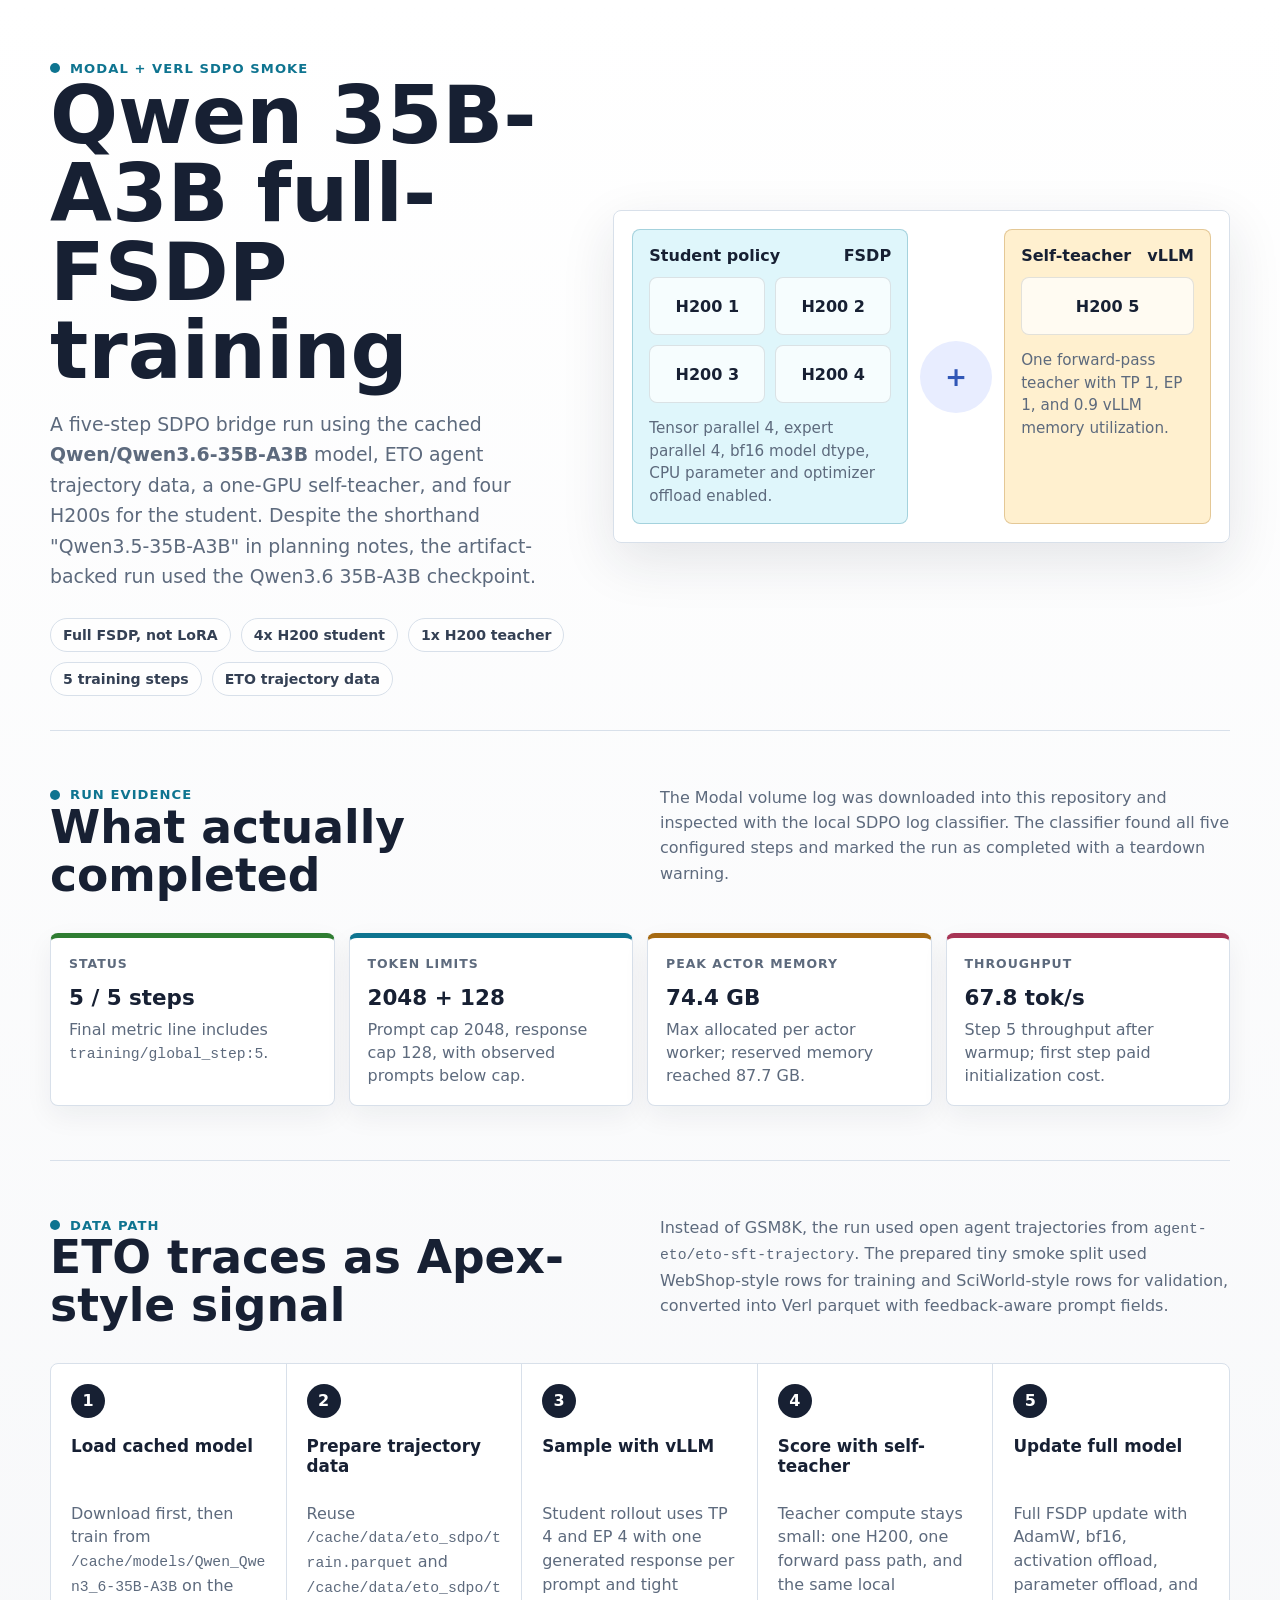
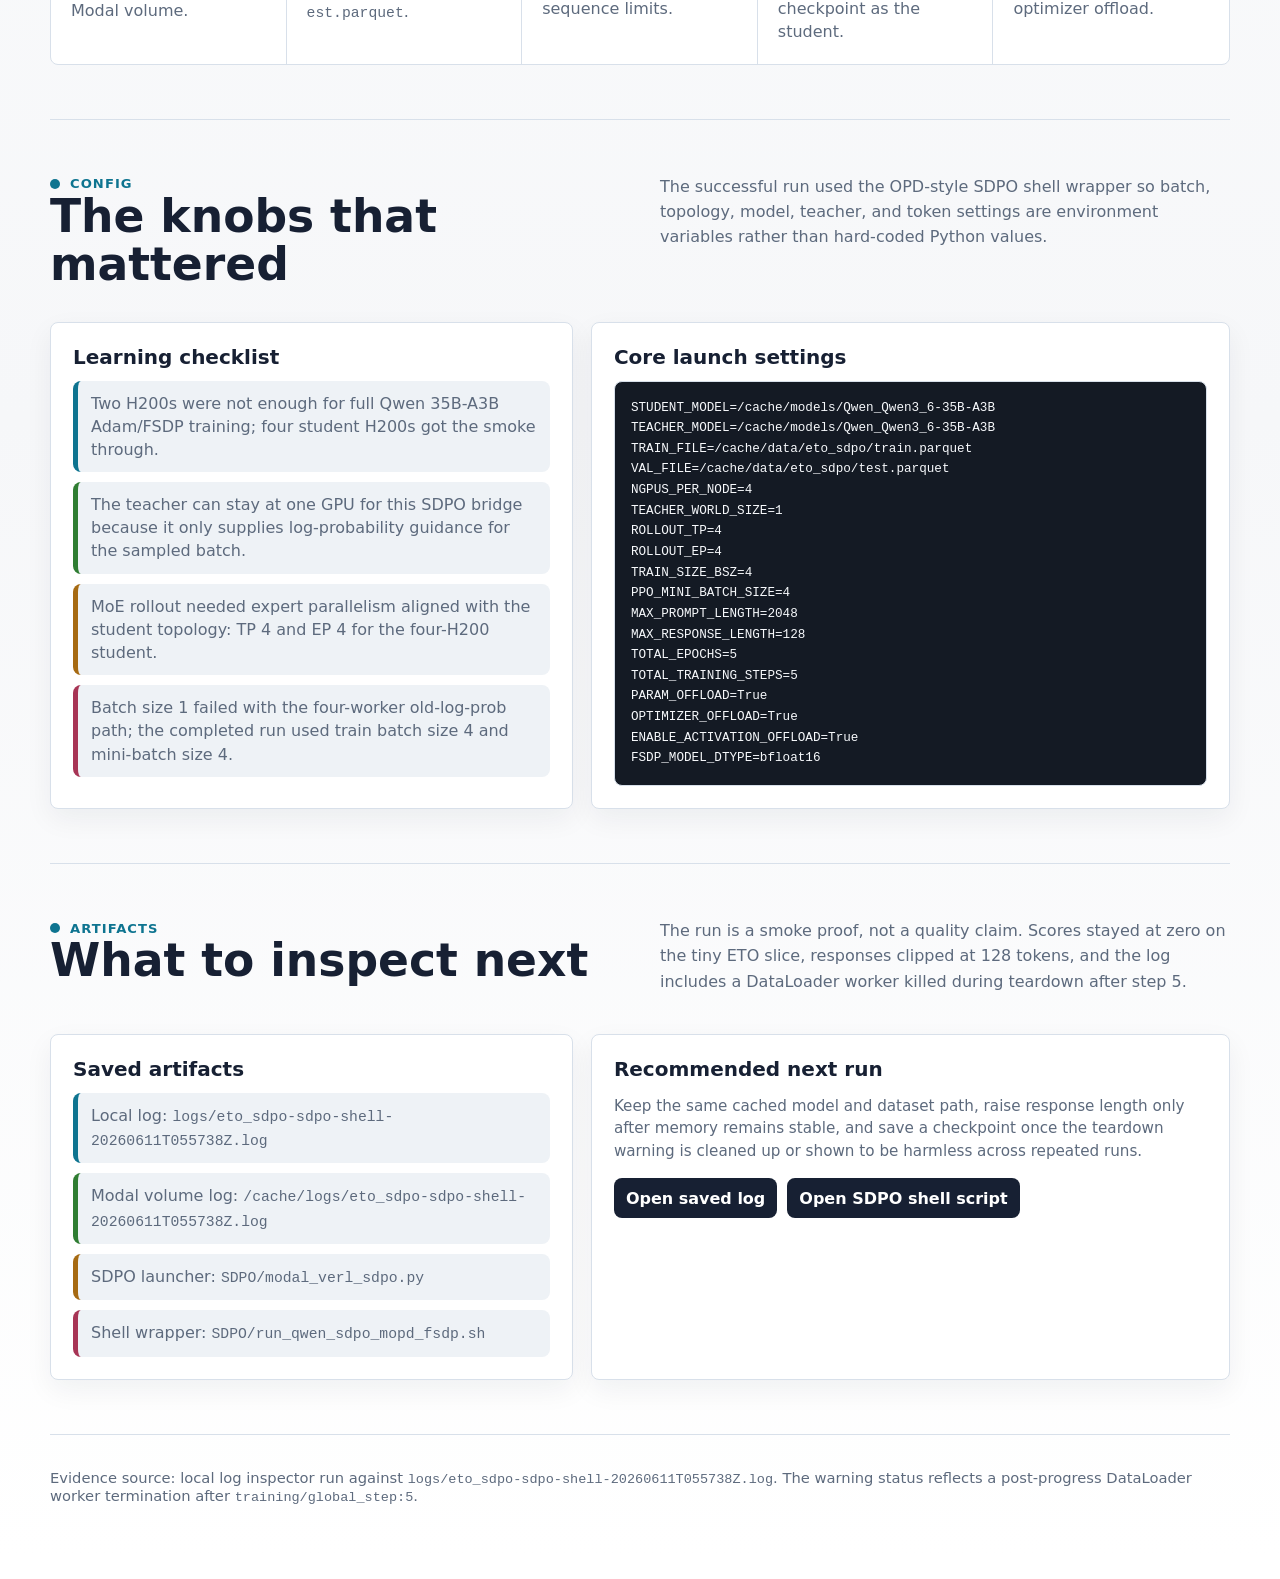
==== docs/qwen-35b-a3b-sdpo.html @ 191e0e72 "qwen3p6 sdpo" ====
<!doctype html>
<html lang="en">
  <head>
    <meta charset="utf-8" />
    <meta name="viewport" content="width=device-width, initial-scale=1" />
    <title>Qwen 35B-A3B SDPO Modal Smoke</title>
    <meta
      name="description"
      content="Infographic for the Qwen 35B-A3B SDPO smoke run on Modal with Verl, H200 GPUs, ETO trajectory data, and full FSDP training."
    />
    <style>
      :root {
        color-scheme: light;
        --ink: #172033;
        --muted: #5d6a7d;
        --line: #d8e0ea;
        --paper: #f6f7f9;
        --panel: #ffffff;
        --cyan: #0e7490;
        --cyan-soft: #dff6fb;
        --green: #2f7d32;
        --green-soft: #e5f3df;
        --wine: #a73455;
        --wine-soft: #fbe6ed;
        --gold: #a66a12;
        --gold-soft: #fff0cf;
        --blue: #3157b7;
        --blue-soft: #e8edff;
        --slate-soft: #eef2f6;
        --shadow: 0 18px 54px rgba(23, 32, 51, 0.11);
        font-family:
          Inter, ui-sans-serif, system-ui, -apple-system, BlinkMacSystemFont,
          "Segoe UI", sans-serif;
      }

      * {
        box-sizing: border-box;
      }

      body {
        margin: 0;
        color: var(--ink);
        background:
          linear-gradient(180deg, #ffffff 0%, var(--paper) 64%, #ffffff 100%);
      }

      code {
        font-family:
          "SFMono-Regular", Consolas, "Liberation Mono", Menlo, monospace;
        font-size: 0.92em;
        overflow-wrap: anywhere;
      }

      main {
        width: min(1180px, calc(100% - 32px));
        margin: 0 auto;
      }

      .hero {
        min-height: 72vh;
        display: grid;
        align-items: center;
        padding: 58px 0 34px;
        border-bottom: 1px solid var(--line);
      }

      .hero-grid {
        display: grid;
        grid-template-columns: minmax(0, 0.92fr) minmax(380px, 1.08fr);
        gap: 38px;
        align-items: center;
      }

      .eyebrow {
        display: inline-flex;
        align-items: center;
        gap: 10px;
        color: var(--cyan);
        font-size: 0.82rem;
        font-weight: 850;
        letter-spacing: 0.08em;
        text-transform: uppercase;
      }

      .eyebrow::before {
        content: "";
        width: 10px;
        height: 10px;
        border-radius: 999px;
        background: var(--cyan);
      }

      h1,
      h2,
      h3,
      p {
        margin-top: 0;
      }

      h1 {
        max-width: 780px;
        margin-bottom: 18px;
        font-size: 5rem;
        line-height: 0.98;
        letter-spacing: 0;
      }

      .lede {
        max-width: 700px;
        margin-bottom: 26px;
        color: var(--muted);
        font-size: 1.18rem;
        line-height: 1.62;
      }

      .tag-row {
        display: flex;
        flex-wrap: wrap;
        gap: 10px;
      }

      .tag {
        border: 1px solid var(--line);
        border-radius: 999px;
        background: rgba(255, 255, 255, 0.78);
        padding: 8px 12px;
        color: #344054;
        font-size: 0.88rem;
        font-weight: 760;
      }

      .run-card {
        border: 1px solid var(--line);
        border-radius: 8px;
        background: rgba(255, 255, 255, 0.9);
        box-shadow: var(--shadow);
        padding: 18px;
      }

      .gpu-map {
        display: grid;
        grid-template-columns: 1fr 72px 0.75fr;
        gap: 12px;
        align-items: stretch;
      }

      .gpu-block {
        min-height: 232px;
        border: 1px solid var(--line);
        border-radius: 8px;
        padding: 16px;
        background: var(--panel);
      }

      .gpu-block.student {
        background: var(--cyan-soft);
        border-color: rgba(14, 116, 144, 0.28);
      }

      .gpu-block.teacher {
        background: var(--gold-soft);
        border-color: rgba(166, 106, 18, 0.3);
      }

      .gpu-label {
        display: flex;
        justify-content: space-between;
        gap: 12px;
        margin-bottom: 12px;
        font-weight: 850;
      }

      .gpu-chip-grid {
        display: grid;
        grid-template-columns: repeat(2, minmax(0, 1fr));
        gap: 10px;
      }

      .chip {
        display: grid;
        place-items: center;
        min-height: 58px;
        border: 1px solid rgba(23, 32, 51, 0.12);
        border-radius: 8px;
        background: rgba(255, 255, 255, 0.72);
        font-weight: 850;
      }

      .teacher .gpu-chip-grid {
        grid-template-columns: 1fr;
      }

      .arrow {
        display: grid;
        place-items: center;
        align-self: center;
        width: 72px;
        min-height: 72px;
        border-radius: 999px;
        background: var(--blue-soft);
        color: var(--blue);
        font-size: 1.65rem;
        font-weight: 900;
      }

      .note {
        margin: 14px 0 0;
        color: var(--muted);
        font-size: 0.95rem;
        line-height: 1.48;
      }

      section {
        padding: 54px 0;
        border-bottom: 1px solid var(--line);
      }

      .section-head {
        display: flex;
        justify-content: space-between;
        gap: 28px;
        margin-bottom: 24px;
      }

      h2 {
        margin-bottom: 8px;
        font-size: 2.85rem;
        line-height: 1.06;
        letter-spacing: 0;
      }

      .section-head p {
        max-width: 570px;
        color: var(--muted);
        line-height: 1.58;
      }

      .metrics {
        display: grid;
        grid-template-columns: repeat(4, minmax(0, 1fr));
        gap: 14px;
      }

      .metric {
        min-height: 164px;
        border: 1px solid var(--line);
        border-radius: 8px;
        background: var(--panel);
        padding: 18px;
        box-shadow: 0 10px 28px rgba(23, 32, 51, 0.06);
      }

      .metric:nth-child(1) {
        border-top: 5px solid var(--green);
      }

      .metric:nth-child(2) {
        border-top: 5px solid var(--cyan);
      }

      .metric:nth-child(3) {
        border-top: 5px solid var(--gold);
      }

      .metric:nth-child(4) {
        border-top: 5px solid var(--wine);
      }

      .label {
        display: block;
        margin-bottom: 14px;
        color: var(--muted);
        font-size: 0.78rem;
        font-weight: 850;
        letter-spacing: 0.08em;
        text-transform: uppercase;
      }

      .metric strong {
        display: block;
        margin-bottom: 8px;
        font-size: 1.34rem;
      }

      .metric p {
        margin: 0;
        color: var(--muted);
        line-height: 1.45;
      }

      .pipeline {
        display: grid;
        grid-template-columns: repeat(5, minmax(0, 1fr));
        border: 1px solid var(--line);
        border-radius: 8px;
        overflow: hidden;
        background: var(--panel);
      }

      .phase {
        min-height: 240px;
        padding: 20px;
        border-right: 1px solid var(--line);
      }

      .phase:last-child {
        border-right: 0;
      }

      .phase b {
        display: inline-grid;
        place-items: center;
        width: 34px;
        height: 34px;
        margin-bottom: 18px;
        border-radius: 999px;
        color: #ffffff;
        background: var(--ink);
      }

      .phase h3 {
        min-height: 56px;
        margin-bottom: 10px;
        font-size: 1.05rem;
      }

      .phase p {
        margin: 0;
        color: var(--muted);
        line-height: 1.48;
      }

      .split {
        display: grid;
        grid-template-columns: minmax(0, 0.9fr) minmax(0, 1.1fr);
        gap: 18px;
      }

      .panel {
        min-width: 0;
        border: 1px solid var(--line);
        border-radius: 8px;
        background: var(--panel);
        padding: 22px;
        box-shadow: 0 10px 28px rgba(23, 32, 51, 0.06);
      }

      .panel h3 {
        margin-bottom: 12px;
        font-size: 1.25rem;
      }

      .list {
        display: grid;
        gap: 10px;
        margin: 0;
        padding: 0;
        list-style: none;
      }

      .list li {
        min-width: 0;
        border-left: 5px solid var(--cyan);
        border-radius: 8px;
        background: var(--slate-soft);
        padding: 11px 13px;
        color: var(--muted);
        line-height: 1.45;
        overflow-wrap: anywhere;
      }

      .list li:nth-child(2) {
        border-left-color: var(--green);
      }

      .list li:nth-child(3) {
        border-left-color: var(--gold);
      }

      .list li:nth-child(4) {
        border-left-color: var(--wine);
      }

      .code-block {
        overflow-x: auto;
        margin: 0;
        border: 1px solid var(--line);
        border-radius: 8px;
        background: #141a24;
        color: #f7f9fc;
        padding: 16px;
        font-size: 0.86rem;
        line-height: 1.5;
      }

      .link-row {
        display: flex;
        flex-wrap: wrap;
        gap: 10px;
        margin-top: 16px;
      }

      .button {
        display: inline-flex;
        align-items: center;
        min-height: 40px;
        border-radius: 8px;
        padding: 10px 12px;
        color: #ffffff;
        background: var(--ink);
        font-weight: 820;
        text-decoration: none;
      }

      .button:hover,
      .button:focus {
        background: var(--blue);
      }

      footer {
        padding: 34px 0 50px;
        color: var(--muted);
        font-size: 0.92rem;
      }

      @media (max-width: 940px) {
        main {
          width: min(100% - 24px, 720px);
        }

        .hero {
          min-height: auto;
          padding-top: 38px;
        }

        .hero-grid,
        .gpu-map,
        .section-head,
        .split {
          grid-template-columns: minmax(0, 1fr);
        }

        .arrow {
          width: 100%;
          min-height: 50px;
          border-radius: 8px;
        }

        h1 {
          font-size: 3.35rem;
        }

        h2 {
          font-size: 2.2rem;
        }

        .metrics,
        .pipeline {
          grid-template-columns: 1fr;
        }

        .phase {
          min-height: auto;
          border-right: 0;
          border-bottom: 1px solid var(--line);
        }

        .phase:last-child {
          border-bottom: 0;
        }
      }
    </style>
  </head>
  <body>
    <main>
      <header class="hero">
        <div class="hero-grid">
          <div>
            <span class="eyebrow">Modal + Verl SDPO smoke</span>
            <h1>Qwen 35B-A3B full-FSDP training</h1>
            <p class="lede">
              A five-step SDPO bridge run using the cached
              <strong>Qwen/Qwen3.6-35B-A3B</strong> model, ETO agent trajectory
              data, a one-GPU self-teacher, and four H200s for the student.
              Despite the shorthand "Qwen3.5-35B-A3B" in planning notes, the
              artifact-backed run used the Qwen3.6 35B-A3B checkpoint.
            </p>
            <div class="tag-row" aria-label="Run tags">
              <span class="tag">Full FSDP, not LoRA</span>
              <span class="tag">4x H200 student</span>
              <span class="tag">1x H200 teacher</span>
              <span class="tag">5 training steps</span>
              <span class="tag">ETO trajectory data</span>
            </div>
          </div>

          <div class="run-card" aria-label="GPU topology">
            <div class="gpu-map">
              <div class="gpu-block student">
                <div class="gpu-label">
                  <span>Student policy</span>
                  <span>FSDP</span>
                </div>
                <div class="gpu-chip-grid">
                  <div class="chip">H200 1</div>
                  <div class="chip">H200 2</div>
                  <div class="chip">H200 3</div>
                  <div class="chip">H200 4</div>
                </div>
                <p class="note">
                  Tensor parallel 4, expert parallel 4, bf16 model dtype, CPU
                  parameter and optimizer offload enabled.
                </p>
              </div>
              <div class="arrow" aria-hidden="true">+</div>
              <div class="gpu-block teacher">
                <div class="gpu-label">
                  <span>Self-teacher</span>
                  <span>vLLM</span>
                </div>
                <div class="gpu-chip-grid">
                  <div class="chip">H200 5</div>
                </div>
                <p class="note">
                  One forward-pass teacher with TP 1, EP 1, and 0.9 vLLM memory
                  utilization.
                </p>
              </div>
            </div>
          </div>
        </div>
      </header>

      <section>
        <div class="section-head">
          <div>
            <span class="eyebrow">Run evidence</span>
            <h2>What actually completed</h2>
          </div>
          <p>
            The Modal volume log was downloaded into this repository and
            inspected with the local SDPO log classifier. The classifier found
            all five configured steps and marked the run as completed with a
            teardown warning.
          </p>
        </div>

        <div class="metrics">
          <div class="metric">
            <span class="label">Status</span>
            <strong>5 / 5 steps</strong>
            <p>Final metric line includes <code>training/global_step:5</code>.</p>
          </div>
          <div class="metric">
            <span class="label">Token limits</span>
            <strong>2048 + 128</strong>
            <p>Prompt cap 2048, response cap 128, with observed prompts below cap.</p>
          </div>
          <div class="metric">
            <span class="label">Peak actor memory</span>
            <strong>74.4 GB</strong>
            <p>Max allocated per actor worker; reserved memory reached 87.7 GB.</p>
          </div>
          <div class="metric">
            <span class="label">Throughput</span>
            <strong>67.8 tok/s</strong>
            <p>Step 5 throughput after warmup; first step paid initialization cost.</p>
          </div>
        </div>
      </section>

      <section>
        <div class="section-head">
          <div>
            <span class="eyebrow">Data path</span>
            <h2>ETO traces as Apex-style signal</h2>
          </div>
          <p>
            Instead of GSM8K, the run used open agent trajectories from
            <code>agent-eto/eto-sft-trajectory</code>. The prepared tiny smoke
            split used WebShop-style rows for training and SciWorld-style rows
            for validation, converted into Verl parquet with feedback-aware
            prompt fields.
          </p>
        </div>

        <div class="pipeline">
          <div class="phase">
            <b>1</b>
            <h3>Load cached model</h3>
            <p>
              Download first, then train from
              <code>/cache/models/Qwen_Qwen3_6-35B-A3B</code> on the Modal volume.
            </p>
          </div>
          <div class="phase">
            <b>2</b>
            <h3>Prepare trajectory data</h3>
            <p>
              Reuse <code>/cache/data/eto_sdpo/train.parquet</code> and
              <code>/cache/data/eto_sdpo/test.parquet</code>.
            </p>
          </div>
          <div class="phase">
            <b>3</b>
            <h3>Sample with vLLM</h3>
            <p>
              Student rollout uses TP 4 and EP 4 with one generated response per
              prompt and tight sequence limits.
            </p>
          </div>
          <div class="phase">
            <b>4</b>
            <h3>Score with self-teacher</h3>
            <p>
              Teacher compute stays small: one H200, one forward pass path, and
              the same local checkpoint as the student.
            </p>
          </div>
          <div class="phase">
            <b>5</b>
            <h3>Update full model</h3>
            <p>
              Full FSDP update with AdamW, bf16, activation offload, parameter
              offload, and optimizer offload.
            </p>
          </div>
        </div>
      </section>

      <section>
        <div class="section-head">
          <div>
            <span class="eyebrow">Config</span>
            <h2>The knobs that mattered</h2>
          </div>
          <p>
            The successful run used the OPD-style SDPO shell wrapper so batch,
            topology, model, teacher, and token settings are environment
            variables rather than hard-coded Python values.
          </p>
        </div>

        <div class="split">
          <div class="panel">
            <h3>Learning checklist</h3>
            <ul class="list">
              <li>
                Two H200s were not enough for full Qwen 35B-A3B Adam/FSDP
                training; four student H200s got the smoke through.
              </li>
              <li>
                The teacher can stay at one GPU for this SDPO bridge because it
                only supplies log-probability guidance for the sampled batch.
              </li>
              <li>
                MoE rollout needed expert parallelism aligned with the student
                topology: TP 4 and EP 4 for the four-H200 student.
              </li>
              <li>
                Batch size 1 failed with the four-worker old-log-prob path; the
                completed run used train batch size 4 and mini-batch size 4.
              </li>
            </ul>
          </div>

          <div class="panel">
            <h3>Core launch settings</h3>
            <pre class="code-block"><code>STUDENT_MODEL=/cache/models/Qwen_Qwen3_6-35B-A3B
TEACHER_MODEL=/cache/models/Qwen_Qwen3_6-35B-A3B
TRAIN_FILE=/cache/data/eto_sdpo/train.parquet
VAL_FILE=/cache/data/eto_sdpo/test.parquet
NGPUS_PER_NODE=4
TEACHER_WORLD_SIZE=1
ROLLOUT_TP=4
ROLLOUT_EP=4
TRAIN_SIZE_BSZ=4
PPO_MINI_BATCH_SIZE=4
MAX_PROMPT_LENGTH=2048
MAX_RESPONSE_LENGTH=128
TOTAL_EPOCHS=5
TOTAL_TRAINING_STEPS=5
PARAM_OFFLOAD=True
OPTIMIZER_OFFLOAD=True
ENABLE_ACTIVATION_OFFLOAD=True
FSDP_MODEL_DTYPE=bfloat16</code></pre>
          </div>
        </div>
      </section>

      <section>
        <div class="section-head">
          <div>
            <span class="eyebrow">Artifacts</span>
            <h2>What to inspect next</h2>
          </div>
          <p>
            The run is a smoke proof, not a quality claim. Scores stayed at zero
            on the tiny ETO slice, responses clipped at 128 tokens, and the log
            includes a DataLoader worker killed during teardown after step 5.
          </p>
        </div>

        <div class="split">
          <div class="panel">
            <h3>Saved artifacts</h3>
            <ul class="list">
              <li>Local log: <code>logs/eto_sdpo-sdpo-shell-20260611T055738Z.log</code></li>
              <li>Modal volume log: <code>/cache/logs/eto_sdpo-sdpo-shell-20260611T055738Z.log</code></li>
              <li>SDPO launcher: <code>SDPO/modal_verl_sdpo.py</code></li>
              <li>Shell wrapper: <code>SDPO/run_qwen_sdpo_mopd_fsdp.sh</code></li>
            </ul>
          </div>

          <div class="panel">
            <h3>Recommended next run</h3>
            <p class="note">
              Keep the same cached model and dataset path, raise response length
              only after memory remains stable, and save a checkpoint once the
              teardown warning is cleaned up or shown to be harmless across
              repeated runs.
            </p>
            <div class="link-row">
              <a class="button" href="../logs/eto_sdpo-sdpo-shell-20260611T055738Z.log">
                Open saved log
              </a>
              <a class="button" href="../SDPO/run_qwen_sdpo_mopd_fsdp.sh">
                Open SDPO shell script
              </a>
            </div>
          </div>
        </div>
      </section>

      <footer>
        Evidence source: local log inspector run against
        <code>logs/eto_sdpo-sdpo-shell-20260611T055738Z.log</code>. The warning
        status reflects a post-progress DataLoader worker termination after
        <code>training/global_step:5</code>.
      </footer>
    </main>
  </body>
</html>
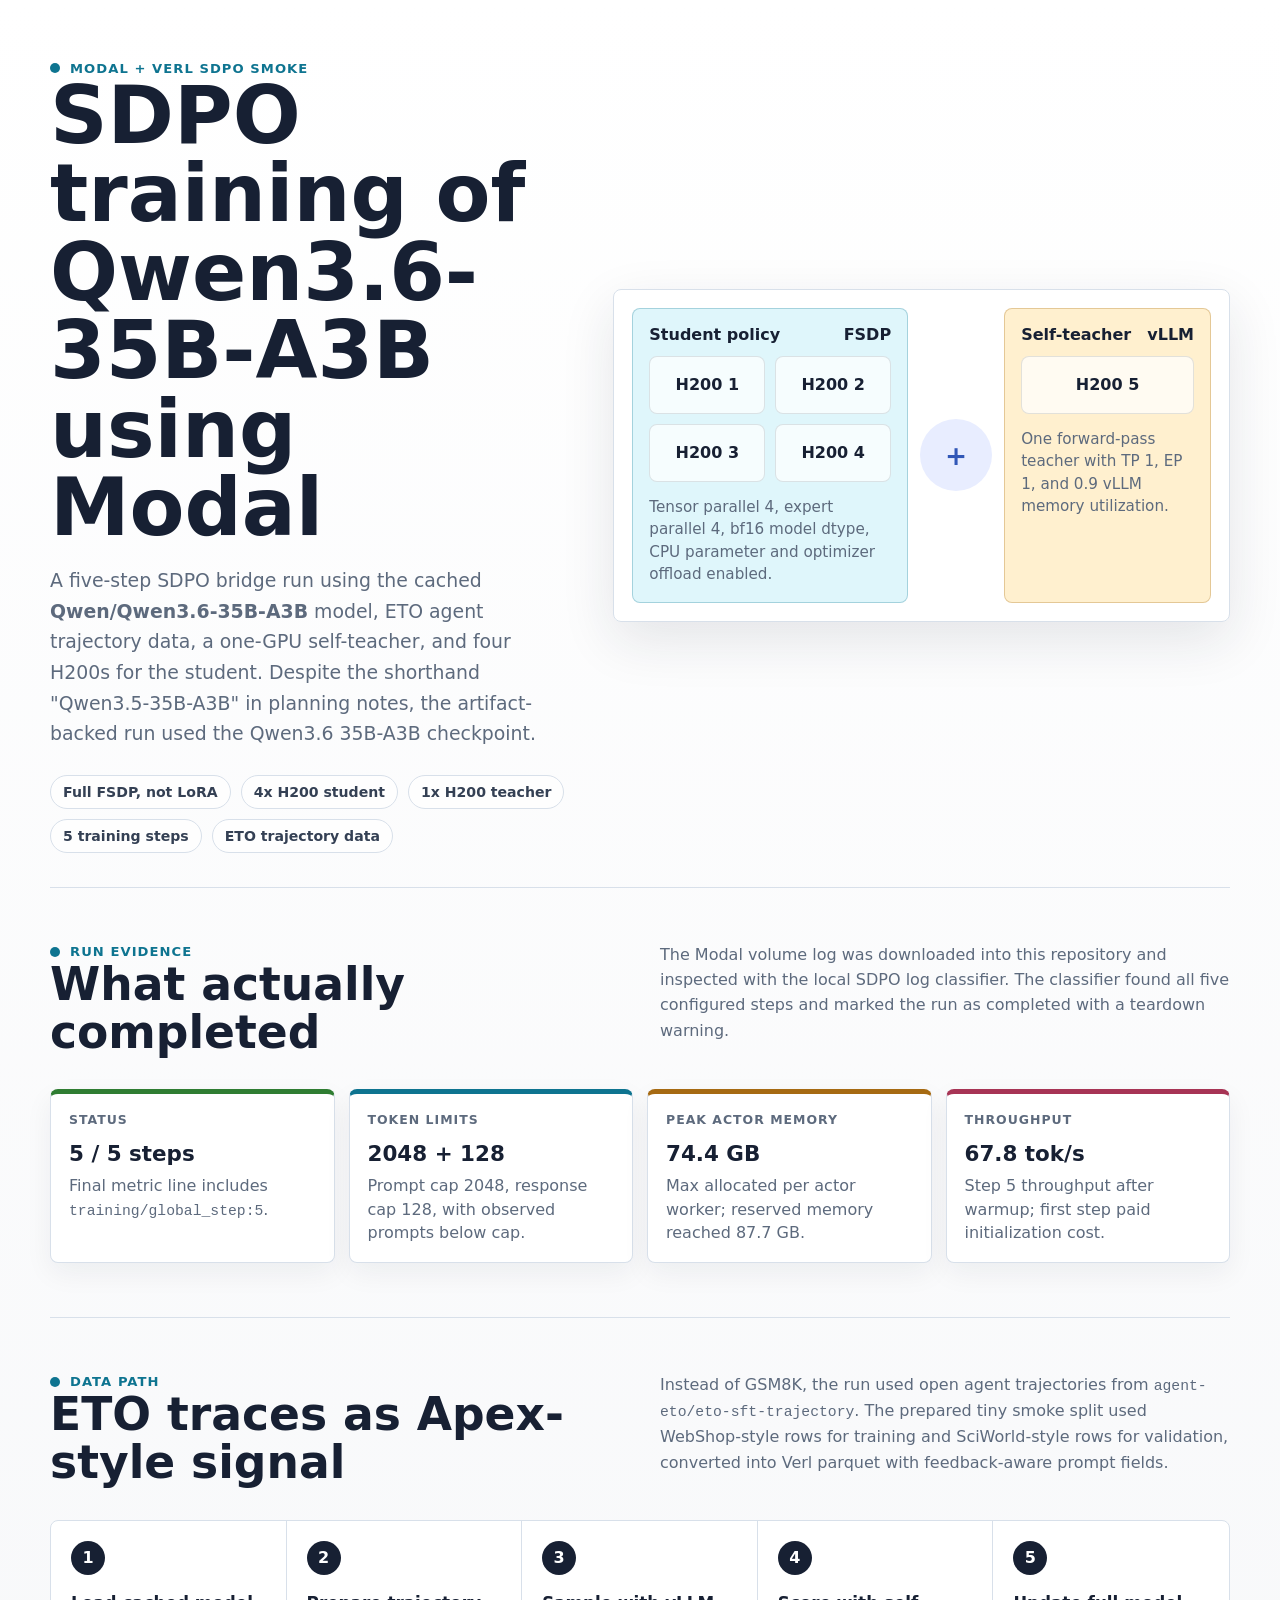
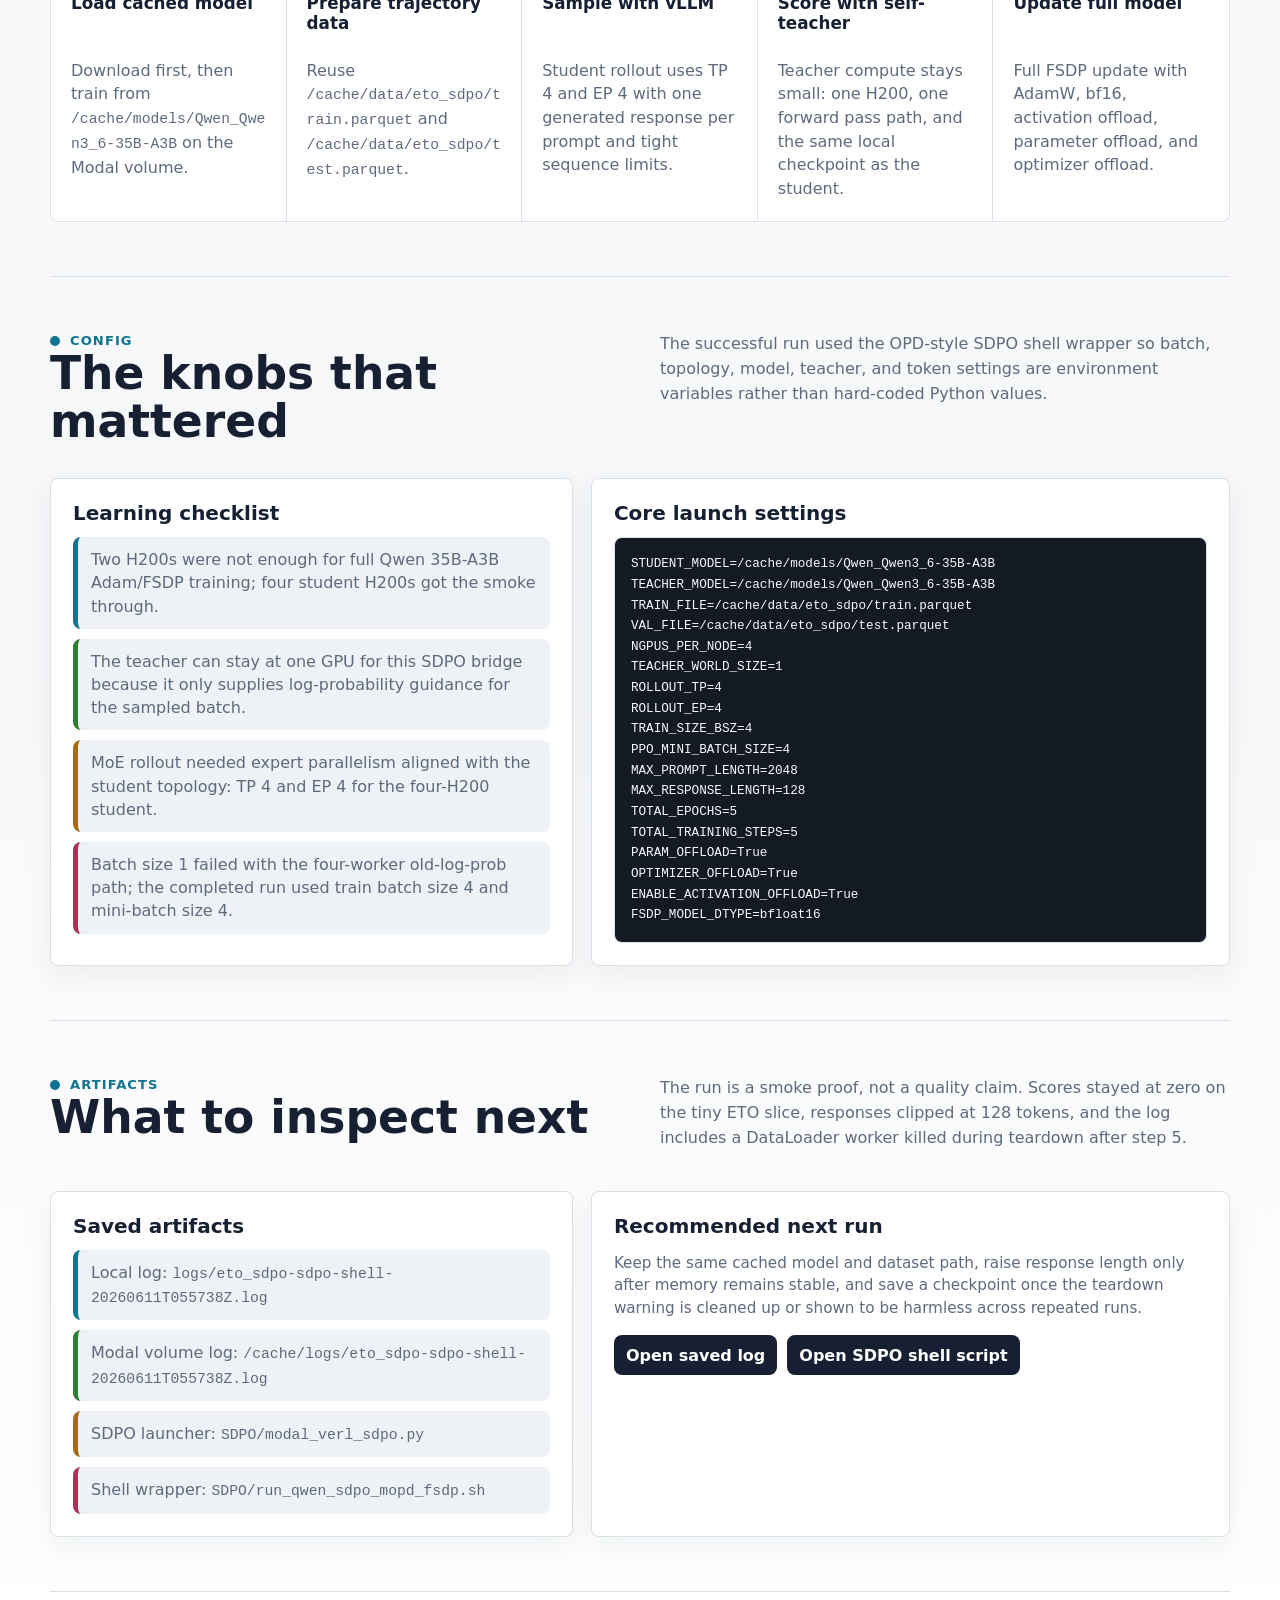
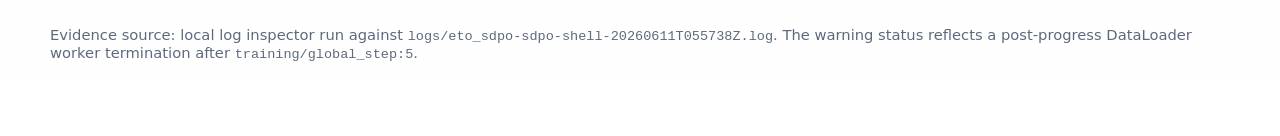
==== commit a9661af6: "qwen3p6 sdpo" ====
--- a/docs/qwen-35b-a3b-sdpo.html
+++ b/docs/qwen-35b-a3b-sdpo.html
@@ -3,7 +3,7 @@
   <head>
     <meta charset="utf-8" />
     <meta name="viewport" content="width=device-width, initial-scale=1" />
-    <title>Qwen 35B-A3B SDPO Modal Smoke</title>
+    <title>SDPO training of Qwen3.6-35B-A3B using Modal</title>
     <meta
       name="description"
       content="Infographic for the Qwen 35B-A3B SDPO smoke run on Modal with Verl, H200 GPUs, ETO trajectory data, and full FSDP training."
@@ -477,7 +477,7 @@
         <div class="hero-grid">
           <div>
             <span class="eyebrow">Modal + Verl SDPO smoke</span>
-            <h1>Qwen 35B-A3B full-FSDP training</h1>
+            <h1>SDPO training of Qwen3.6-35B-A3B using Modal</h1>
             <p class="lede">
               A five-step SDPO bridge run using the cached
               <strong>Qwen/Qwen3.6-35B-A3B</strong> model, ETO agent trajectory
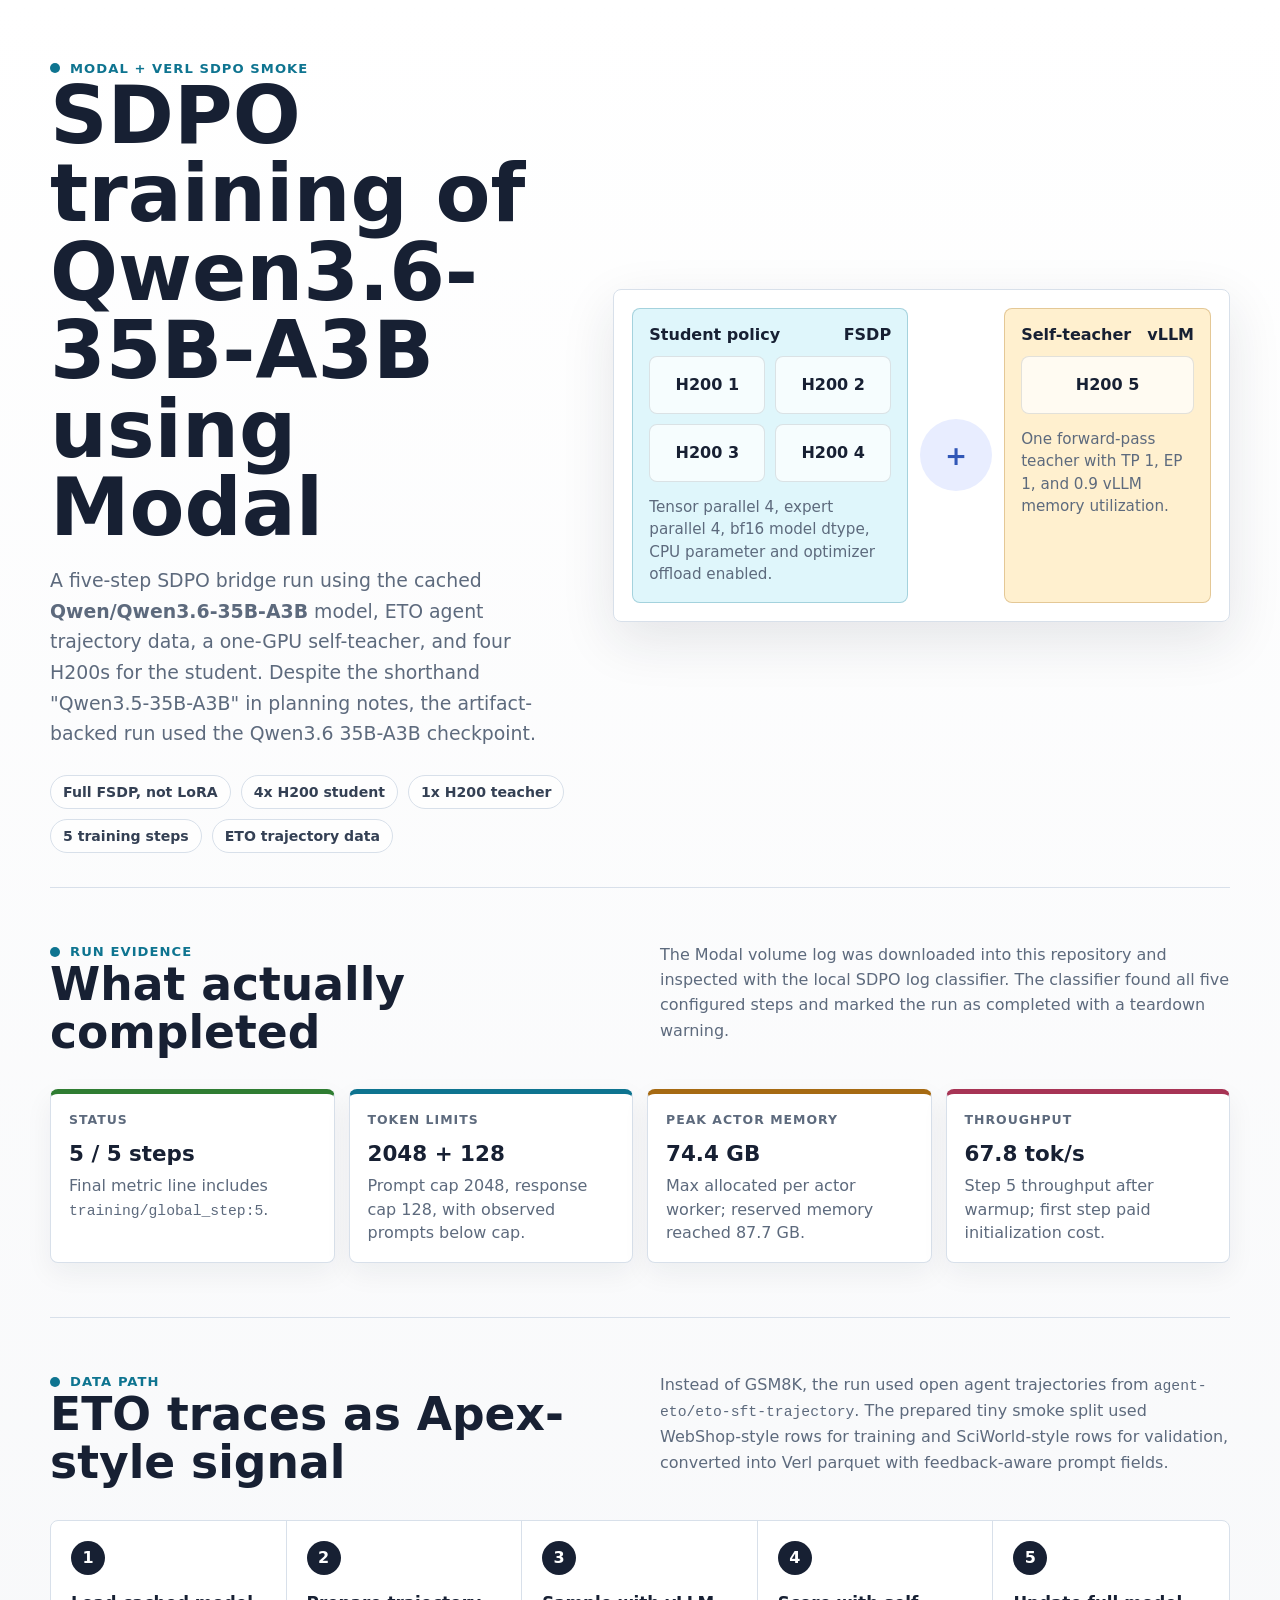
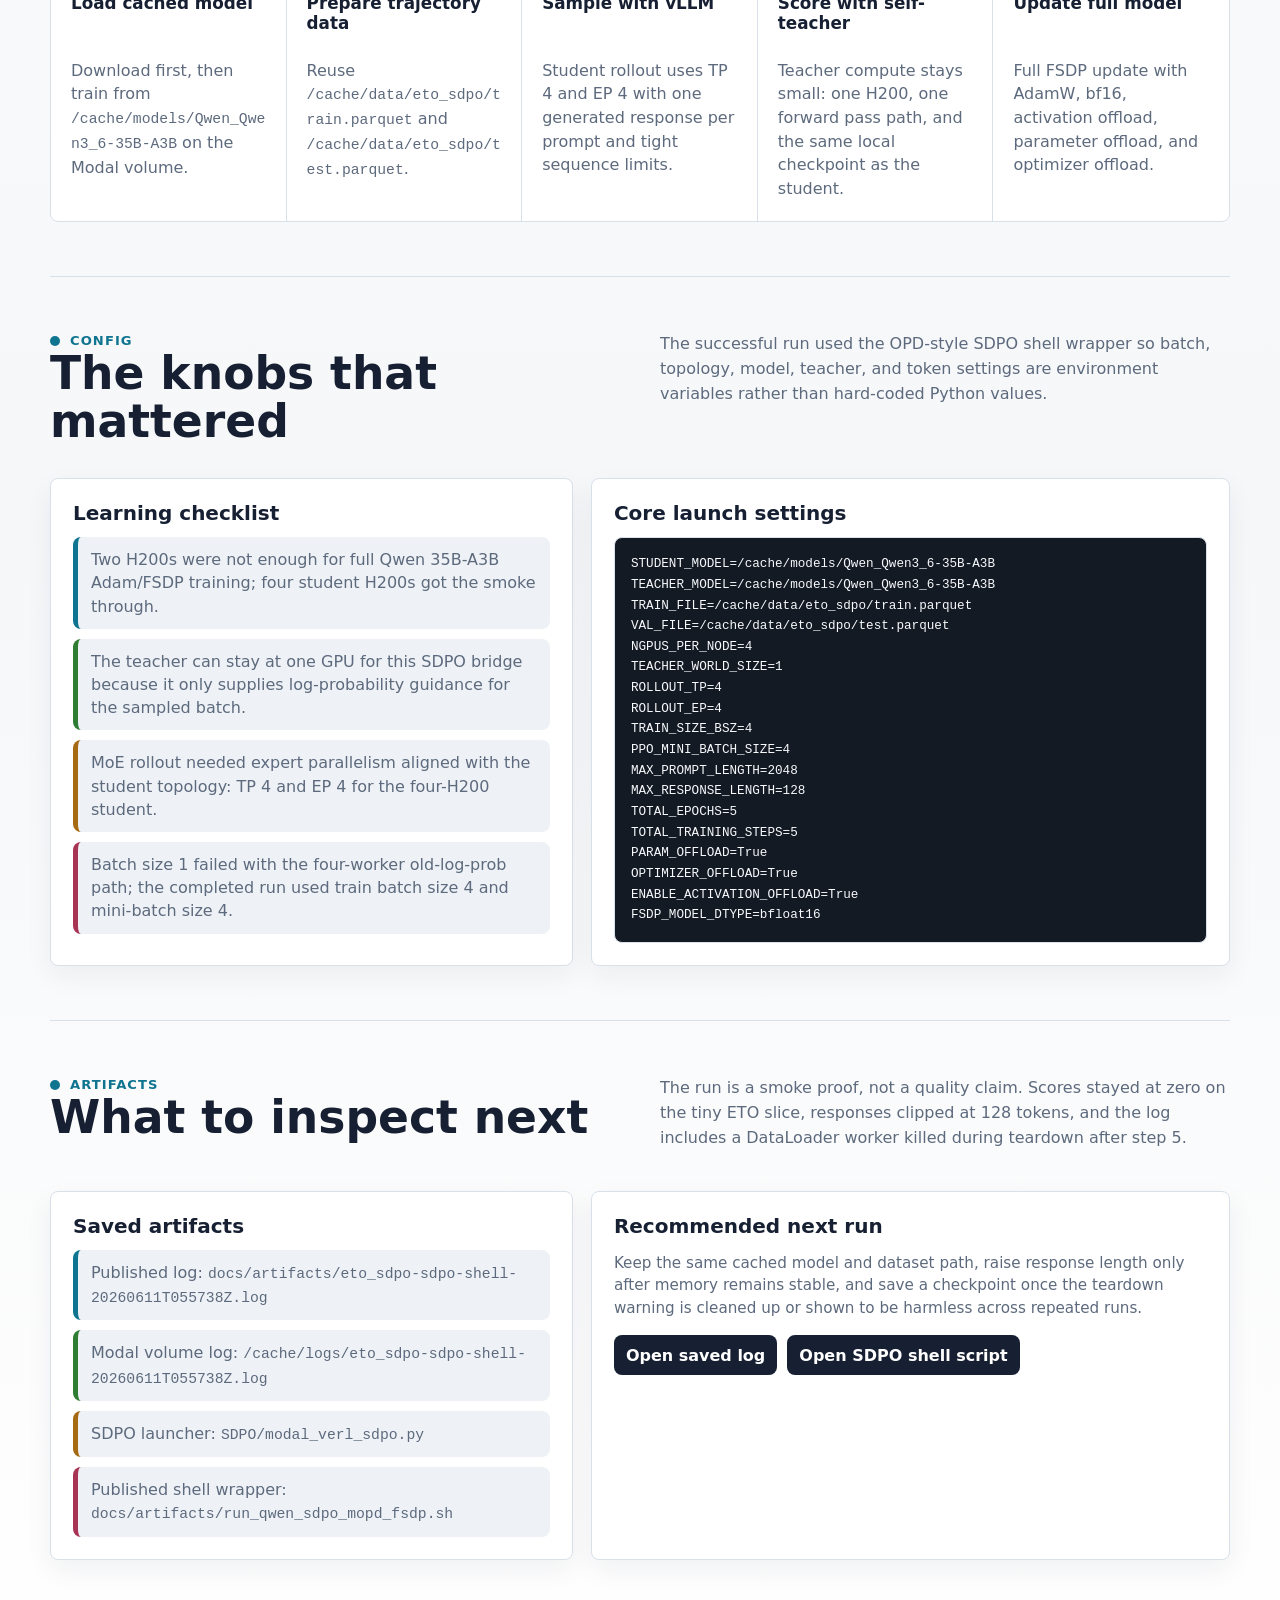
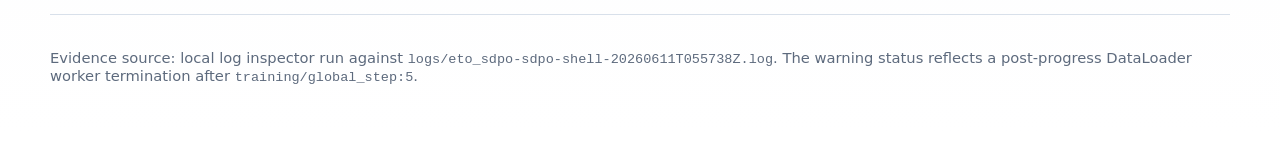
==== commit 435431e0: "sdpo legal" ====
--- a/docs/qwen-35b-a3b-sdpo.html
+++ b/docs/qwen-35b-a3b-sdpo.html
@@ -705,10 +705,10 @@
           <div class="panel">
             <h3>Saved artifacts</h3>
             <ul class="list">
-              <li>Local log: <code>logs/eto_sdpo-sdpo-shell-20260611T055738Z.log</code></li>
+              <li>Published log: <code>docs/artifacts/eto_sdpo-sdpo-shell-20260611T055738Z.log</code></li>
               <li>Modal volume log: <code>/cache/logs/eto_sdpo-sdpo-shell-20260611T055738Z.log</code></li>
               <li>SDPO launcher: <code>SDPO/modal_verl_sdpo.py</code></li>
-              <li>Shell wrapper: <code>SDPO/run_qwen_sdpo_mopd_fsdp.sh</code></li>
+              <li>Published shell wrapper: <code>docs/artifacts/run_qwen_sdpo_mopd_fsdp.sh</code></li>
             </ul>
           </div>
 
@@ -721,10 +721,10 @@
               repeated runs.
             </p>
             <div class="link-row">
-              <a class="button" href="../logs/eto_sdpo-sdpo-shell-20260611T055738Z.log">
+              <a class="button" href="artifacts/eto_sdpo-sdpo-shell-20260611T055738Z.log">
                 Open saved log
               </a>
-              <a class="button" href="../SDPO/run_qwen_sdpo_mopd_fsdp.sh">
+              <a class="button" href="artifacts/run_qwen_sdpo_mopd_fsdp.sh">
                 Open SDPO shell script
               </a>
             </div>
